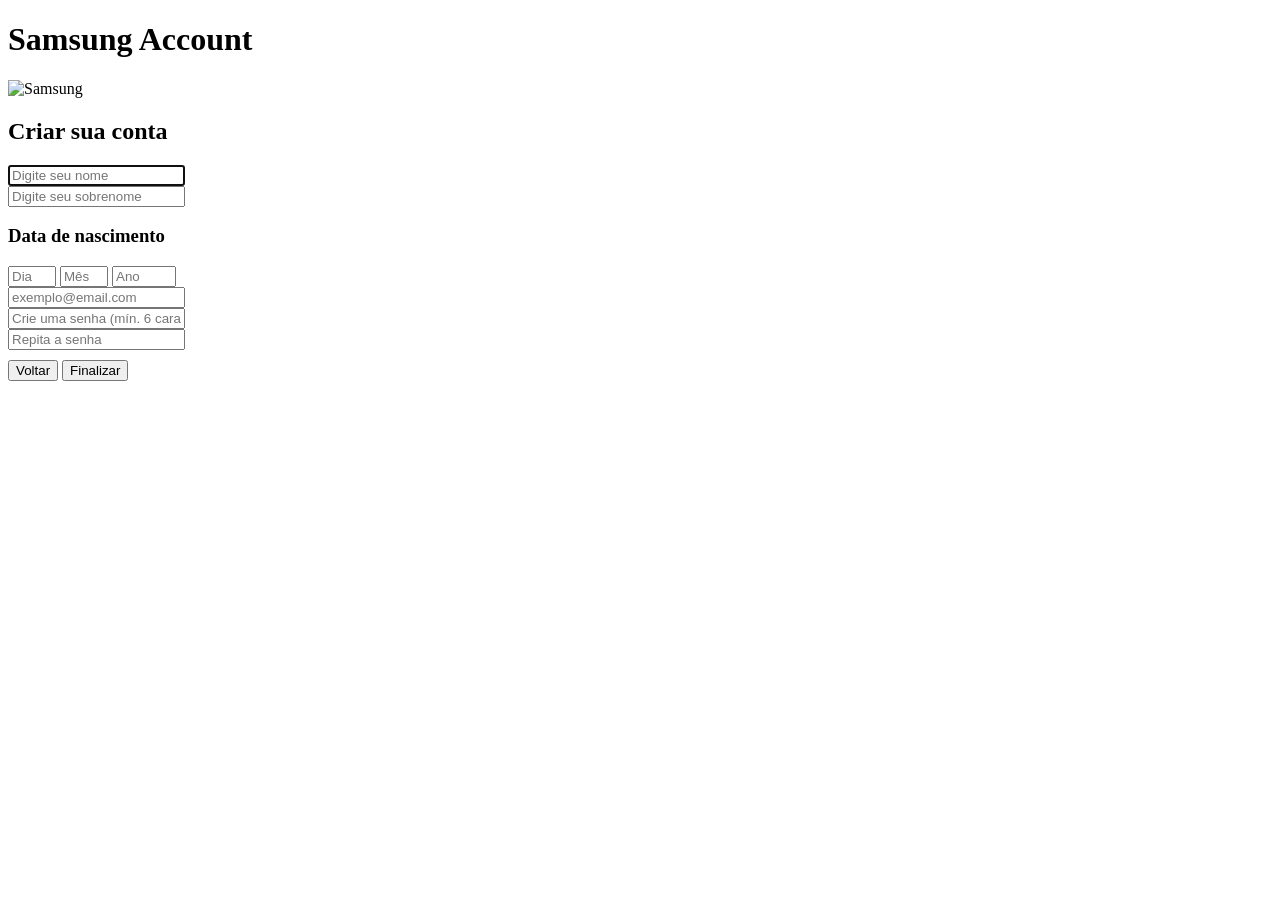
==== create.html @ 2210539c "Add files via upload" ====
<!DOCTYPE html>
<html lang="pt-BR">
<head>
<meta charset="UTF-8">
<meta name="viewport" content="width=device-width, initial-scale=1.0">
<title>Samsung Account</title>
<link rel="stylesheet" href="css/create.css">
</head>

<body>
<div class="container">
    <div class="titulo">
        <h1>Samsung Account</h1>
    </div>

    <div class="logo">
        <img src="Imagens/logo4.png" alt="Samsung">
        <h2>Criar sua conta</h2>
    </div>

    <form id="cadastro">
        <div class="form-group">
            <input type="text" id="nome" placeholder="Digite seu nome" required pattern="[A-Za-zÀ-ÿ\s]+" autofocus>
        </div>

        <div class="form-group">
            <input type="text" id="sobrenome" placeholder="Digite seu sobrenome" required pattern="[A-Za-zÀ-ÿ\s]+">
        </div>

        <div class="data">
            <h3>Data de nascimento</h3>
            <div class="data-grid">
                <input type="number" min="1" max="31" id="dia" placeholder="Dia" required>
                <input type="number" min="1" max="12" id="mes" placeholder="Mês" required>
                <input type="number" min="1900" max="2026" id="ano" placeholder="Ano" required>
            </div>
        </div>

        <div class="form-group">
            <input type="email" id="email" placeholder="exemplo@email.com" required>
        </div>

        <div class="form-group">
            <input type="password" id="senha" placeholder="Crie uma senha (mín. 6 caracteres)" minlength="6" required>
        </div>

        <div class="form-group">
            <input type="password" id="confirmar" placeholder="Repita a senha" required>
        </div>

        <!-- Mensagens de feedback -->
        <div id="mensagem" style="color:red; font-weight:bold; margin-top:10px;"></div>

        <div class="botoes">
            <button type="button" onclick="window.location.href='login.html'">Voltar</button>
            <button type="submit" id="btnFinalizar">Finalizar</button>
        </div>
    </form>
</div>

<script type="module">
import { initializeApp } from "https://www.gstatic.com/firebasejs/12.14.0/firebase-app.js";
import { getAuth, createUserWithEmailAndPassword } from "https://www.gstatic.com/firebasejs/12.14.0/firebase-auth.js";
import { getFirestore, doc, setDoc } from "https://www.gstatic.com/firebasejs/12.14.0/firebase-firestore.js";

const firebaseConfig = {
  apiKey: "AIzaSyC0V2t-XvpTq_2r_Z0YLc9_-3YF_1c4Mo0",
  authDomain: "samsung-cd18d.firebaseapp.com",
  projectId: "samsung-cd18d",
  storageBucket: "samsung-cd18d.firebasestorage.app",
  messagingSenderId: "582826463476",
  appId: "1:582826463476:web:063e0b28af2d2626d24ea1",
  measurementId: "G-Y3GJJTRXQ0"
};

const app = initializeApp(firebaseConfig);
const auth = getAuth(app);
const db = getFirestore(app);

document.getElementById("cadastro").addEventListener("submit", async (e) => {
  e.preventDefault();

  const nome = document.getElementById("nome").value.trim();
  const email = document.getElementById("email").value.trim();
  const senha = document.getElementById("senha").value;
  const confirmar = document.getElementById("confirmar").value;

  if(senha !== confirmar){
    document.getElementById("mensagem").textContent = "❌ Senhas diferentes!";
    return;
  }

  try {
    const userCredential = await createUserWithEmailAndPassword(auth, email, senha);
    const user = userCredential.user;

    await setDoc(doc(db, "usuarios", user.uid), {
      nome,
      email
    });

    document.getElementById("mensagem").style.color = "green";
    document.getElementById("mensagem").textContent = "✅ Conta criada!";
    window.location.href = "show.html"; // 🔑 redireciona
  } catch(err){
    document.getElementById("mensagem").style.color = "red";
    document.getElementById("mensagem").textContent = "❌ Erro: " + err.message;
  }
});
</script>
</body>
</html>
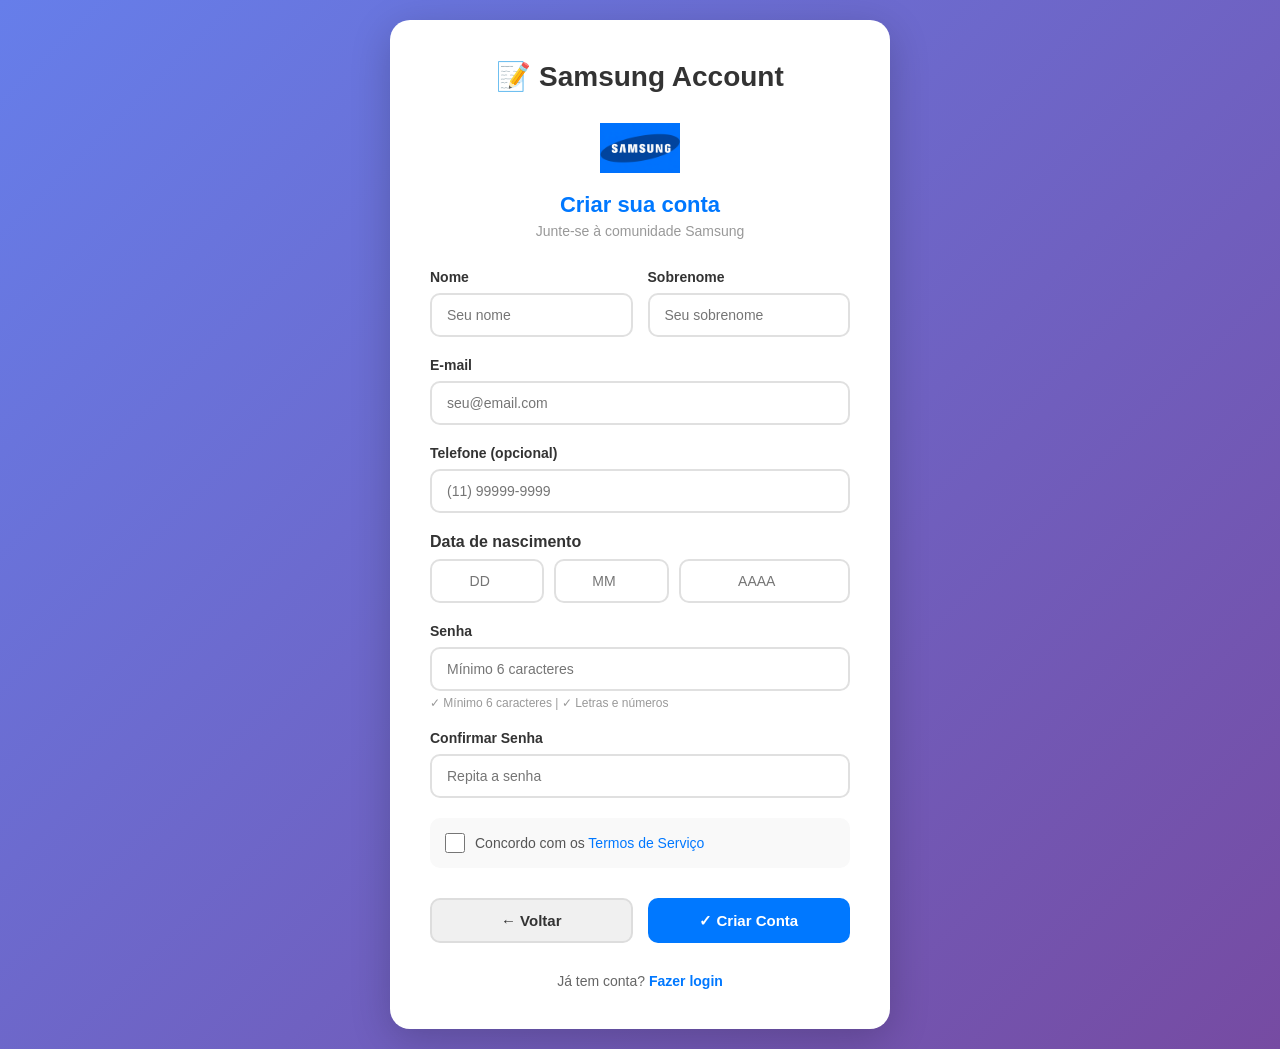
==== commit 73e8d840: "Melhorar estrutura de login, criar conta e show com fluxo dinâmico" ====
--- a/create.html
+++ b/create.html
@@ -1,112 +1,94 @@
-<!DOCTYPE html>
-<html lang="pt-BR">
-<head>
-<meta charset="UTF-8">
-<meta name="viewport" content="width=device-width, initial-scale=1.0">
-<title>Samsung Account</title>
-<link rel="stylesheet" href="css/create.css">
-</head>
-
-<body>
-<div class="container">
-    <div class="titulo">
-        <h1>Samsung Account</h1>
-    </div>
-
-    <div class="logo">
-        <img src="Imagens/logo4.png" alt="Samsung">
-        <h2>Criar sua conta</h2>
-    </div>
-
-    <form id="cadastro">
-        <div class="form-group">
-            <input type="text" id="nome" placeholder="Digite seu nome" required pattern="[A-Za-zÀ-ÿ\s]+" autofocus>
-        </div>
-
-        <div class="form-group">
-            <input type="text" id="sobrenome" placeholder="Digite seu sobrenome" required pattern="[A-Za-zÀ-ÿ\s]+">
-        </div>
-
-        <div class="data">
-            <h3>Data de nascimento</h3>
-            <div class="data-grid">
-                <input type="number" min="1" max="31" id="dia" placeholder="Dia" required>
-                <input type="number" min="1" max="12" id="mes" placeholder="Mês" required>
-                <input type="number" min="1900" max="2026" id="ano" placeholder="Ano" required>
-            </div>
-        </div>
-
-        <div class="form-group">
-            <input type="email" id="email" placeholder="exemplo@email.com" required>
-        </div>
-
-        <div class="form-group">
-            <input type="password" id="senha" placeholder="Crie uma senha (mín. 6 caracteres)" minlength="6" required>
-        </div>
-
-        <div class="form-group">
-            <input type="password" id="confirmar" placeholder="Repita a senha" required>
-        </div>
-
-        <!-- Mensagens de feedback -->
-        <div id="mensagem" style="color:red; font-weight:bold; margin-top:10px;"></div>
-
-        <div class="botoes">
-            <button type="button" onclick="window.location.href='login.html'">Voltar</button>
-            <button type="submit" id="btnFinalizar">Finalizar</button>
-        </div>
-    </form>
-</div>
-
-<script type="module">
-import { initializeApp } from "https://www.gstatic.com/firebasejs/12.14.0/firebase-app.js";
-import { getAuth, createUserWithEmailAndPassword } from "https://www.gstatic.com/firebasejs/12.14.0/firebase-auth.js";
-import { getFirestore, doc, setDoc } from "https://www.gstatic.com/firebasejs/12.14.0/firebase-firestore.js";
-
-const firebaseConfig = {
-  apiKey: "AIzaSyC0V2t-XvpTq_2r_Z0YLc9_-3YF_1c4Mo0",
-  authDomain: "samsung-cd18d.firebaseapp.com",
-  projectId: "samsung-cd18d",
-  storageBucket: "samsung-cd18d.firebasestorage.app",
-  messagingSenderId: "582826463476",
-  appId: "1:582826463476:web:063e0b28af2d2626d24ea1",
-  measurementId: "G-Y3GJJTRXQ0"
-};
-
-const app = initializeApp(firebaseConfig);
-const auth = getAuth(app);
-const db = getFirestore(app);
-
-document.getElementById("cadastro").addEventListener("submit", async (e) => {
-  e.preventDefault();
-
-  const nome = document.getElementById("nome").value.trim();
-  const email = document.getElementById("email").value.trim();
-  const senha = document.getElementById("senha").value;
-  const confirmar = document.getElementById("confirmar").value;
-
-  if(senha !== confirmar){
-    document.getElementById("mensagem").textContent = "❌ Senhas diferentes!";
-    return;
-  }
-
-  try {
-    const userCredential = await createUserWithEmailAndPassword(auth, email, senha);
-    const user = userCredential.user;
-
-    await setDoc(doc(db, "usuarios", user.uid), {
-      nome,
-      email
-    });
-
-    document.getElementById("mensagem").style.color = "green";
-    document.getElementById("mensagem").textContent = "✅ Conta criada!";
-    window.location.href = "show.html"; // 🔑 redireciona
-  } catch(err){
-    document.getElementById("mensagem").style.color = "red";
-    document.getElementById("mensagem").textContent = "❌ Erro: " + err.message;
-  }
-});
-</script>
-</body>
-</html>+<!DOCTYPE html>
+<html lang="pt-BR">
+<head>
+    <meta charset="UTF-8">
+    <meta name="viewport" content="width=device-width, initial-scale=1.0">
+    <title>Criar Conta - Samsung Account</title>
+    <link rel="stylesheet" href="css/create.css">
+    <link rel="stylesheet" href="https://cdnjs.cloudflare.com/ajax/libs/font-awesome/6.5.1/css/all.min.css">
+</head>
+
+<body>
+<div class="container">
+    <div class="titulo">
+        <h1>📝 Samsung Account</h1>
+    </div>
+
+    <div class="logo-section">
+        <img src="logo2.png" alt="Samsung" class="logo">
+        <h2>Criar sua conta</h2>
+        <p>Junte-se à comunidade Samsung</p>
+    </div>
+
+    <!-- Loading Spinner -->
+    <div id="loading" class="spinner" style="display: none;"></div>
+
+    <form id="cadastro">
+        <div class="form-row">
+            <div class="form-group">
+                <label for="nome">Nome</label>
+                <input type="text" id="nome" placeholder="Seu nome" required>
+            </div>
+            <div class="form-group">
+                <label for="sobrenome">Sobrenome</label>
+                <input type="text" id="sobrenome" placeholder="Seu sobrenome" required>
+            </div>
+        </div>
+
+        <div class="form-group">
+            <label for="email">E-mail</label>
+            <input type="email" id="email" placeholder="seu@email.com" required>
+        </div>
+
+        <div class="form-group">
+            <label for="telefone">Telefone (opcional)</label>
+            <input type="tel" id="telefone" placeholder="(11) 99999-9999">
+        </div>
+
+        <div class="data">
+            <label>Data de nascimento</label>
+            <div class="data-grid">
+                <input type="number" min="1" max="31" id="dia" placeholder="DD" required>
+                <input type="number" min="1" max="12" id="mes" placeholder="MM" required>
+                <input type="number" min="1900" max="2026" id="ano" placeholder="AAAA" required>
+            </div>
+        </div>
+
+        <div class="form-group">
+            <label for="senha">Senha</label>
+            <input type="password" id="senha" placeholder="Mínimo 6 caracteres" minlength="6" required>
+            <small>✓ Mínimo 6 caracteres | ✓ Letras e números</small>
+        </div>
+
+        <div class="form-group">
+            <label for="confirmar">Confirmar Senha</label>
+            <input type="password" id="confirmar" placeholder="Repita a senha" required>
+        </div>
+
+        <div class="checkbox-group">
+            <input type="checkbox" id="termos" required>
+            <label for="termos">Concordo com os <a href="#">Termos de Serviço</a></label>
+        </div>
+
+        <!-- Mensagens de feedback -->
+        <div id="mensagem" class="mensagem"></div>
+
+        <div class="botoes">
+            <button type="button" class="btn btn-secundario" onclick="window.location.href='login.html'">
+                ← Voltar
+            </button>
+            <button type="submit" class="btn btn-primario" id="btnFinalizar">
+                ✓ Criar Conta
+            </button>
+        </div>
+
+        <div class="login-link">
+            Já tem conta? <a href="login.html">Fazer login</a>
+        </div>
+    </form>
+</div>
+
+<script type="module" src="Js/auth-create.js"></script>
+
+</body>
+</html>
--- a/css/create.css
+++ b/css/create.css
@@ -0,0 +1,277 @@
+*{
+    margin: 0;
+    padding: 0;
+    box-sizing: border-box;
+    font-family: 'Segoe UI', Tahoma, Geneva, Verdana, sans-serif;
+}
+
+body {
+    background: linear-gradient(135deg, #667eea 0%, #764ba2 100%);
+    min-height: 100vh;
+    display: flex;
+    justify-content: center;
+    align-items: center;
+    padding: 20px;
+}
+
+.container {
+    background: white;
+    border-radius: 20px;
+    box-shadow: 0 10px 40px rgba(0, 0, 0, 0.2);
+    max-width: 500px;
+    width: 100%;
+    padding: 40px;
+    animation: slideIn 0.5s ease;
+}
+
+@keyframes slideIn {
+    from {
+        opacity: 0;
+        transform: translateY(-50px);
+    }
+    to {
+        opacity: 1;
+        transform: translateY(0);
+    }
+}
+
+.titulo {
+    text-align: center;
+    margin-bottom: 30px;
+}
+
+.titulo h1 {
+    color: #333;
+    font-size: 28px;
+    margin-bottom: 10px;
+}
+
+.logo-section {
+    text-align: center;
+    margin-bottom: 30px;
+}
+
+.logo-section .logo {
+    width: 80px;
+    margin-bottom: 15px;
+}
+
+.logo-section h2 {
+    color: #0078ff;
+    font-size: 22px;
+    margin-bottom: 5px;
+}
+
+.logo-section p {
+    color: #999;
+    font-size: 14px;
+}
+
+/* Spinner Loading */
+.spinner {
+    display: inline-block;
+    width: 30px;
+    height: 30px;
+    border: 4px solid #f3f3f3;
+    border-top: 4px solid #0078ff;
+    border-radius: 50%;
+    animation: spin 1s linear infinite;
+    margin: 20px auto;
+}
+
+@keyframes spin {
+    0% { transform: rotate(0deg); }
+    100% { transform: rotate(360deg); }
+}
+
+.form-row {
+    display: grid;
+    grid-template-columns: 1fr 1fr;
+    gap: 15px;
+}
+
+.form-group {
+    margin-bottom: 20px;
+}
+
+.form-group label {
+    display: block;
+    margin-bottom: 8px;
+    color: #333;
+    font-weight: 600;
+    font-size: 14px;
+}
+
+.form-group input {
+    width: 100%;
+    padding: 12px 15px;
+    border: 2px solid #e0e0e0;
+    border-radius: 10px;
+    font-size: 14px;
+    transition: all 0.3s;
+}
+
+.form-group input:focus {
+    outline: none;
+    border-color: #0078ff;
+    box-shadow: 0 0 0 3px rgba(0, 120, 255, 0.1);
+}
+
+.form-group small {
+    display: block;
+    margin-top: 5px;
+    color: #999;
+    font-size: 12px;
+}
+
+.data {
+    margin-bottom: 20px;
+}
+
+.data label {
+    display: block;
+    margin-bottom: 8px;
+    color: #333;
+    font-weight: 600;
+}
+
+.data-grid {
+    display: grid;
+    grid-template-columns: 1fr 1fr 1.5fr;
+    gap: 10px;
+}
+
+.data-grid input {
+    padding: 12px;
+    border: 2px solid #e0e0e0;
+    border-radius: 10px;
+    font-size: 14px;
+    text-align: center;
+}
+
+.checkbox-group {
+    display: flex;
+    align-items: center;
+    gap: 10px;
+    margin: 20px 0;
+    padding: 15px;
+    background: #f9f9f9;
+    border-radius: 10px;
+}
+
+.checkbox-group input[type="checkbox"] {
+    width: 20px;
+    height: 20px;
+    cursor: pointer;
+}
+
+.checkbox-group label {
+    margin: 0;
+    color: #555;
+    font-size: 14px;
+    cursor: pointer;
+}
+
+.checkbox-group a {
+    color: #0078ff;
+    text-decoration: none;
+}
+
+.checkbox-group a:hover {
+    text-decoration: underline;
+}
+
+.mensagem {
+    padding: 12px;
+    margin: 20px 0;
+    border-radius: 10px;
+    font-weight: bold;
+    text-align: center;
+    display: none;
+}
+
+.mensagem.erro {
+    background: #ffebee;
+    color: #c62828;
+    display: block;
+}
+
+.mensagem.sucesso {
+    background: #e8f5e9;
+    color: #2e7d32;
+    display: block;
+}
+
+.botoes {
+    display: grid;
+    grid-template-columns: 1fr 1fr;
+    gap: 15px;
+    margin: 30px 0;
+}
+
+.btn {
+    padding: 12px 20px;
+    border: none;
+    border-radius: 10px;
+    font-size: 15px;
+    font-weight: 600;
+    cursor: pointer;
+    transition: all 0.3s;
+}
+
+.btn-primario {
+    background: #0078ff;
+    color: white;
+}
+
+.btn-primario:hover {
+    background: #0066dd;
+    transform: translateY(-2px);
+    box-shadow: 0 5px 15px rgba(0, 120, 255, 0.3);
+}
+
+.btn-secundario {
+    background: #f0f0f0;
+    color: #333;
+    border: 2px solid #ddd;
+}
+
+.btn-secundario:hover {
+    background: #e8e8e8;
+    border-color: #bbb;
+}
+
+.login-link {
+    text-align: center;
+    margin-top: 20px;
+    color: #666;
+    font-size: 14px;
+}
+
+.login-link a {
+    color: #0078ff;
+    text-decoration: none;
+    font-weight: 600;
+}
+
+.login-link a:hover {
+    text-decoration: underline;
+}
+
+@media (max-width: 600px) {
+    .container {
+        padding: 25px;
+    }
+
+    .form-row {
+        grid-template-columns: 1fr;
+    }
+
+    .data-grid {
+        grid-template-columns: 1fr;
+    }
+
+    .botoes {
+        grid-template-columns: 1fr;
+    }
+}
